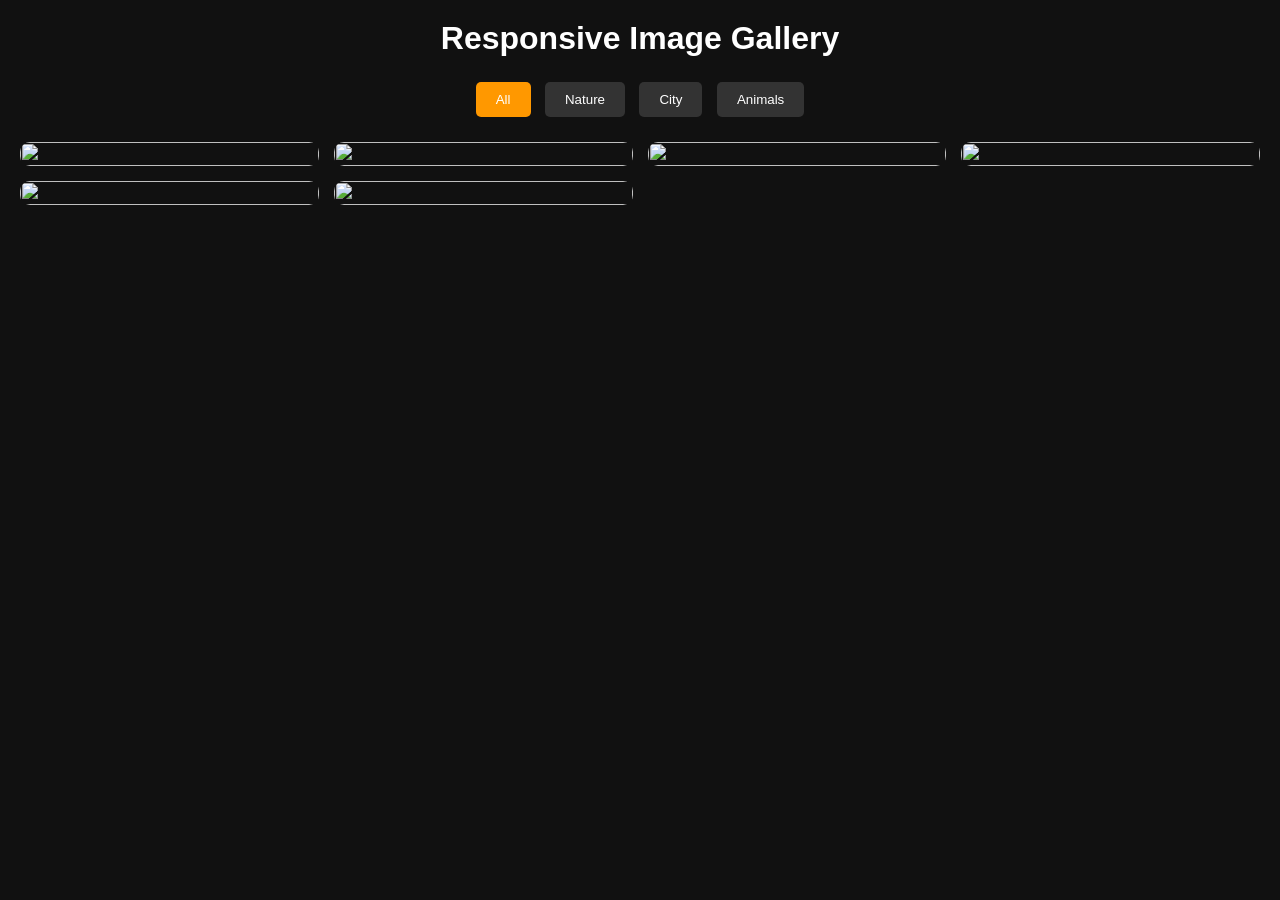
==== index.html @ 280d01ec "Add files via upload" ====
<!DOCTYPE html>
<html lang="en">
<head>
  <meta charset="UTF-8" />
  <meta name="viewport" content="width=device-width, initial-scale=1.0"/>
  <title>Responsive Image Gallery</title>
  <link rel="stylesheet" href="style.css" />
</head>
<body>

  <h1>Responsive Image Gallery</h1>

  <!-- Filter Buttons -->
  <div class="filters">
    <button class="active" data-filter="all">All</button>
    <button data-filter="nature">Nature</button>
    <button data-filter="city">City</button>
    <button data-filter="animals">Animals</button>
  </div>

  <!-- Gallery -->
  <div class="gallery">

    <div class="gallery-item nature">
      <img src="https://picsum.photos/id/1015/600/400" alt="">
    </div>

    <div class="gallery-item city">
      <img src="https://picsum.photos/id/1011/600/400" alt="">
    </div>

    <div class="gallery-item animals">
      <img src="https://picsum.photos/id/1025/600/400" alt="">
    </div>

    <div class="gallery-item nature">
      <img src="https://picsum.photos/id/1040/600/400" alt="">
    </div>

    <div class="gallery-item city">
      <img src="https://picsum.photos/id/1031/600/400" alt="">
    </div>

    <div class="gallery-item animals">
      <img src="https://picsum.photos/id/237/600/400" alt="">
    </div>

  </div>

  <!-- Lightbox -->
  <div class="lightbox">
    <span class="close">&times;</span>
    <img class="lightbox-img" src="" alt="">
    
    <button class="prev">&#10094;</button>
    <button class="next">&#10095;</button>
  </div>

  <script src="script.js"></script>
</body>
</html>
---- style.css ----
* {
  margin: 0;
  padding: 0;
  box-sizing: border-box;
  font-family: Arial, sans-serif;
}

body {
  background: #111;
  color: white;
  padding: 20px;
  text-align: center;
}

h1 {
  margin-bottom: 20px;
}

/* Filter Buttons */

.filters {
  margin-bottom: 20px;
}

.filters button {
  padding: 10px 20px;
  margin: 5px;
  border: none;
  cursor: pointer;
  background: #333;
  color: white;
  border-radius: 5px;
  transition: 0.3s;
}

.filters button:hover,
.filters button.active {
  background: #ff9800;
}

/* Gallery Layout */

.gallery {
  display: grid;
  grid-template-columns: repeat(auto-fit, minmax(250px, 1fr));
  gap: 15px;
}

.gallery-item {
  overflow: hidden;
  border-radius: 10px;
  position: relative;
}

.gallery-item img {
  width: 100%;
  height: 100%;
  display: block;
  transition: transform 0.5s ease, filter 0.5s ease;
  cursor: pointer;
}

/* Hover Effects */

.gallery-item:hover img {
  transform: scale(1.1);
  filter: brightness(80%);
}

/* Lightbox */

.lightbox {
  position: fixed;
  top: 0;
  left: 0;
  width: 100%;
  height: 100%;
  background: rgba(0,0,0,0.9);
  display: none;
  justify-content: center;
  align-items: center;
  z-index: 999;
}

.lightbox img {
  width: 80%;
  max-width: 800px;
  border-radius: 10px;
}

.close {
  position: absolute;
  top: 20px;
  right: 40px;
  font-size: 40px;
  cursor: pointer;
  color: white;
}

/* Navigation Buttons */

.prev,
.next {
  position: absolute;
  top: 50%;
  transform: translateY(-50%);
  background: rgba(255,255,255,0.2);
  border: none;
  color: white;
  font-size: 30px;
  padding: 10px 20px;
  cursor: pointer;
  transition: 0.3s;
}

.prev:hover,
.next:hover {
  background: rgba(255,255,255,0.5);
}

.prev {
  left: 30px;
}

.next {
  right: 30px;
}

/* Responsive */

@media (max-width: 768px) {
  .lightbox img {
    width: 95%;
  }

  .prev,
  .next {
    font-size: 24px;
    padding: 8px 15px;
  }
}
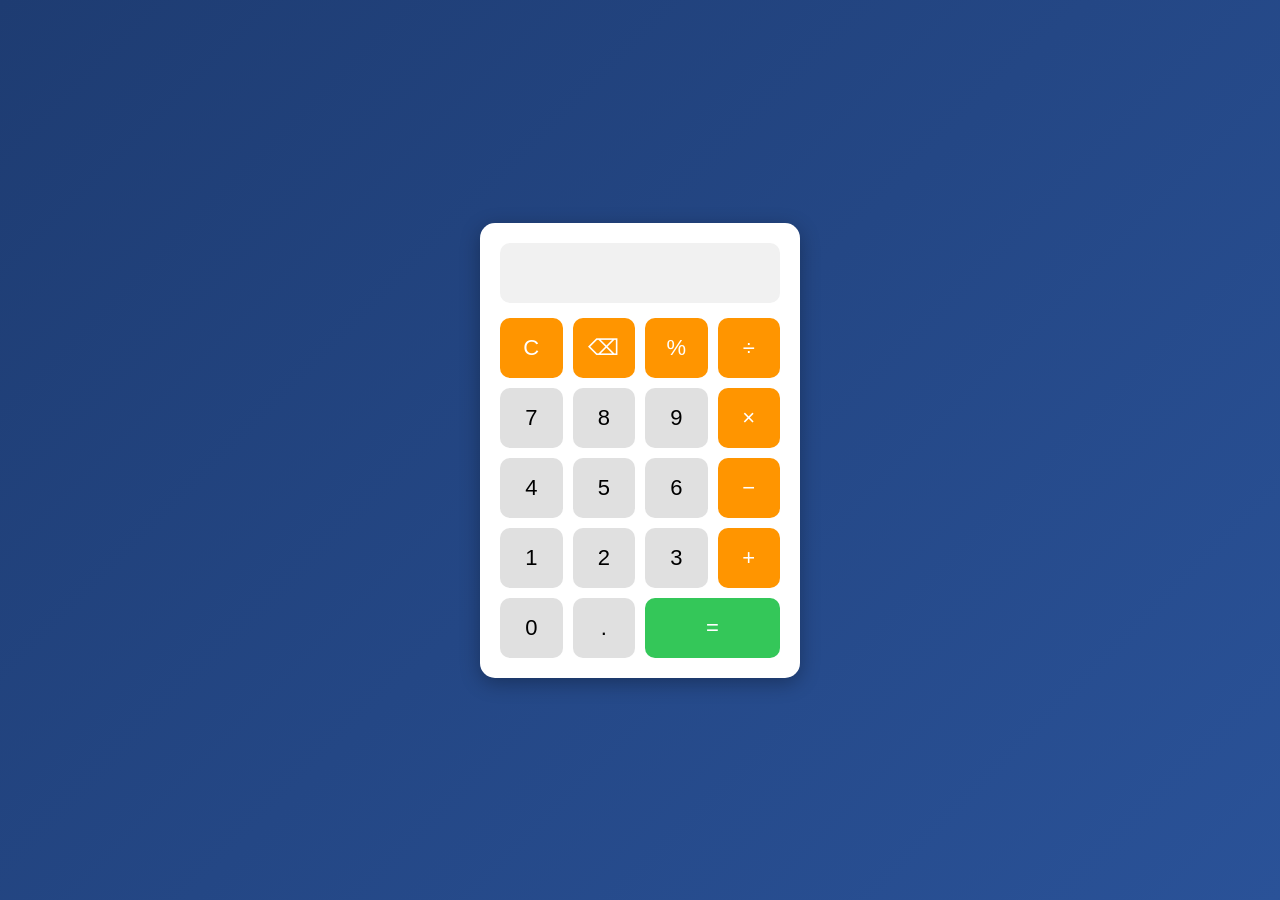
==== commit be61ed67: "Add files via upload" ====
--- a/index.html
+++ b/index.html
@@ -1,61 +1,43 @@
 <!DOCTYPE html>
 <html lang="en">
 <head>
-  <meta charset="UTF-8" />
-  <meta name="viewport" content="width=device-width, initial-scale=1.0"/>
-  <title>Responsive Image Gallery</title>
-  <link rel="stylesheet" href="style.css" />
+    <meta charset="UTF-8" />
+    <meta name="viewport" content="width=device-width, initial-scale=1.0" />
+    <title>Calculator</title>
+    <link rel="stylesheet" href="style.css" />
 </head>
 <body>
 
-  <h1>Responsive Image Gallery</h1>
+    <div class="calculator">
+        <input type="text" id="display" disabled />
 
-  <!-- Filter Buttons -->
-  <div class="filters">
-    <button class="active" data-filter="all">All</button>
-    <button data-filter="nature">Nature</button>
-    <button data-filter="city">City</button>
-    <button data-filter="animals">Animals</button>
-  </div>
+        <div class="buttons">
+            <button class="operator" onclick="clearDisplay()">C</button>
+            <button class="operator" onclick="deleteLast()">⌫</button>
+            <button class="operator" onclick="appendValue('%')">%</button>
+            <button class="operator" onclick="appendValue('/')">÷</button>
 
-  <!-- Gallery -->
-  <div class="gallery">
+            <button onclick="appendValue('7')">7</button>
+            <button onclick="appendValue('8')">8</button>
+            <button onclick="appendValue('9')">9</button>
+            <button class="operator" onclick="appendValue('*')">×</button>
 
-    <div class="gallery-item nature">
-      <img src="https://picsum.photos/id/1015/600/400" alt="">
+            <button onclick="appendValue('4')">4</button>
+            <button onclick="appendValue('5')">5</button>
+            <button onclick="appendValue('6')">6</button>
+            <button class="operator" onclick="appendValue('-')">−</button>
+
+            <button onclick="appendValue('1')">1</button>
+            <button onclick="appendValue('2')">2</button>
+            <button onclick="appendValue('3')">3</button>
+            <button class="operator" onclick="appendValue('+')">+</button>
+
+            <button onclick="appendValue('0')">0</button>
+            <button onclick="appendValue('.')">.</button>
+            <button class="equal" onclick="calculate()">=</button>
+        </div>
     </div>
 
-    <div class="gallery-item city">
-      <img src="https://picsum.photos/id/1011/600/400" alt="">
-    </div>
-
-    <div class="gallery-item animals">
-      <img src="https://picsum.photos/id/1025/600/400" alt="">
-    </div>
-
-    <div class="gallery-item nature">
-      <img src="https://picsum.photos/id/1040/600/400" alt="">
-    </div>
-
-    <div class="gallery-item city">
-      <img src="https://picsum.photos/id/1031/600/400" alt="">
-    </div>
-
-    <div class="gallery-item animals">
-      <img src="https://picsum.photos/id/237/600/400" alt="">
-    </div>
-
-  </div>
-
-  <!-- Lightbox -->
-  <div class="lightbox">
-    <span class="close">&times;</span>
-    <img class="lightbox-img" src="" alt="">
-    
-    <button class="prev">&#10094;</button>
-    <button class="next">&#10095;</button>
-  </div>
-
-  <script src="script.js"></script>
+    <script src="script.js"></script>
 </body>
 </html>
--- a/style.css
+++ b/style.css
@@ -1,141 +1,74 @@
 * {
-  margin: 0;
-  padding: 0;
-  box-sizing: border-box;
-  font-family: Arial, sans-serif;
+    margin: 0;
+    padding: 0;
+    box-sizing: border-box;
+    font-family: Arial, sans-serif;
 }
 
 body {
-  background: #111;
-  color: white;
-  padding: 20px;
-  text-align: center;
+    height: 100vh;
+    display: flex;
+    justify-content: center;
+    align-items: center;
+    background: linear-gradient(135deg, #1e3c72, #2a5298);
 }
 
-h1 {
-  margin-bottom: 20px;
+.calculator {
+    background: #ffffff;
+    padding: 20px;
+    border-radius: 15px;
+    box-shadow: 0 5px 20px rgba(0, 0, 0, 0.3);
+    width: 320px;
 }
 
-/* Filter Buttons */
-
-.filters {
-  margin-bottom: 20px;
+#display {
+    width: 100%;
+    height: 60px;
+    margin-bottom: 15px;
+    text-align: right;
+    padding: 10px;
+    font-size: 28px;
+    border: none;
+    border-radius: 10px;
+    background: #f1f1f1;
 }
 
-.filters button {
-  padding: 10px 20px;
-  margin: 5px;
-  border: none;
-  cursor: pointer;
-  background: #333;
-  color: white;
-  border-radius: 5px;
-  transition: 0.3s;
+.buttons {
+    display: grid;
+    grid-template-columns: repeat(4, 1fr);
+    gap: 10px;
 }
 
-.filters button:hover,
-.filters button.active {
-  background: #ff9800;
+button {
+    height: 60px;
+    border: none;
+    border-radius: 10px;
+    font-size: 22px;
+    cursor: pointer;
+    transition: 0.2s;
 }
 
-/* Gallery Layout */
-
-.gallery {
-  display: grid;
-  grid-template-columns: repeat(auto-fit, minmax(250px, 1fr));
-  gap: 15px;
+button:hover {
+    transform: scale(1.05);
 }
 
-.gallery-item {
-  overflow: hidden;
-  border-radius: 10px;
-  position: relative;
+.operator {
+    background: #ff9500;
+    color: white;
 }
 
-.gallery-item img {
-  width: 100%;
-  height: 100%;
-  display: block;
-  transition: transform 0.5s ease, filter 0.5s ease;
-  cursor: pointer;
+.equal {
+    background: #34c759;
+    color: white;
+    grid-column: span 2;
 }
 
-/* Hover Effects */
-
-.gallery-item:hover img {
-  transform: scale(1.1);
-  filter: brightness(80%);
+button:not(.operator):not(.equal) {
+    background: #e0e0e0;
 }
 
-/* Lightbox */
-
-.lightbox {
-  position: fixed;
-  top: 0;
-  left: 0;
-  width: 100%;
-  height: 100%;
-  background: rgba(0,0,0,0.9);
-  display: none;
-  justify-content: center;
-  align-items: center;
-  z-index: 999;
-}
-
-.lightbox img {
-  width: 80%;
-  max-width: 800px;
-  border-radius: 10px;
-}
-
-.close {
-  position: absolute;
-  top: 20px;
-  right: 40px;
-  font-size: 40px;
-  cursor: pointer;
-  color: white;
-}
-
-/* Navigation Buttons */
-
-.prev,
-.next {
-  position: absolute;
-  top: 50%;
-  transform: translateY(-50%);
-  background: rgba(255,255,255,0.2);
-  border: none;
-  color: white;
-  font-size: 30px;
-  padding: 10px 20px;
-  cursor: pointer;
-  transition: 0.3s;
-}
-
-.prev:hover,
-.next:hover {
-  background: rgba(255,255,255,0.5);
-}
-
-.prev {
-  left: 30px;
-}
-
-.next {
-  right: 30px;
-}
-
-/* Responsive */
-
-@media (max-width: 768px) {
-  .lightbox img {
-    width: 95%;
-  }
-
-  .prev,
-  .next {
-    font-size: 24px;
-    padding: 8px 15px;
-  }
+@media (max-width: 400px) {
+    .calculator {
+        width: 95%;
+    }
 }
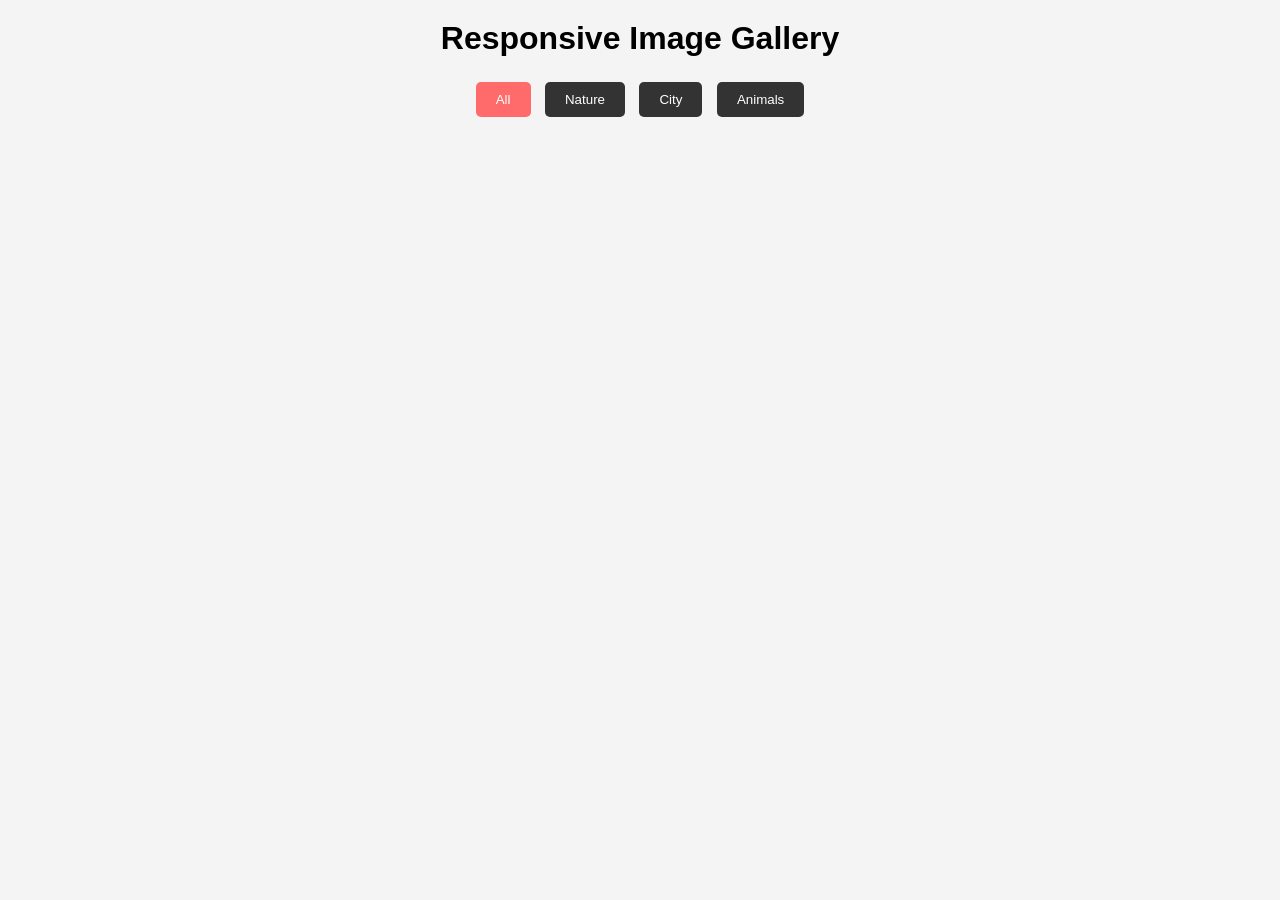
==== commit 77a60e2c: "Add files via upload" ====
--- a/index.html
+++ b/index.html
@@ -1,43 +1,64 @@
 <!DOCTYPE html>
 <html lang="en">
 <head>
-    <meta charset="UTF-8" />
-    <meta name="viewport" content="width=device-width, initial-scale=1.0" />
-    <title>Calculator</title>
-    <link rel="stylesheet" href="style.css" />
+    <meta charset="UTF-8">
+    <meta name="viewport" content="width=device-width, initial-scale=1.0">
+    <title>Image Gallery</title>
+    <link rel="stylesheet" href="style.css">
 </head>
 <body>
 
-    <div class="calculator">
-        <input type="text" id="display" disabled />
+    <h1>Responsive Image Gallery</h1>
 
-        <div class="buttons">
-            <button class="operator" onclick="clearDisplay()">C</button>
-            <button class="operator" onclick="deleteLast()">⌫</button>
-            <button class="operator" onclick="appendValue('%')">%</button>
-            <button class="operator" onclick="appendValue('/')">÷</button>
+    <!-- Filter Buttons -->
+    <div class="filters">
+        <button class="active" onclick="filterImages('all')">All</button>
+        <button onclick="filterImages('nature')">Nature</button>
+        <button onclick="filterImages('city')">City</button>
+        <button onclick="filterImages('animals')">Animals</button>
+    </div>
 
-            <button onclick="appendValue('7')">7</button>
-            <button onclick="appendValue('8')">8</button>
-            <button onclick="appendValue('9')">9</button>
-            <button class="operator" onclick="appendValue('*')">×</button>
+    <!-- Gallery -->
+    <div class="gallery">
 
-            <button onclick="appendValue('4')">4</button>
-            <button onclick="appendValue('5')">5</button>
-            <button onclick="appendValue('6')">6</button>
-            <button class="operator" onclick="appendValue('-')">−</button>
+        <div class="image nature">
+            <img src="https://picsum.photos/id/1015/600/400" alt="">
+        </div>
 
-            <button onclick="appendValue('1')">1</button>
-            <button onclick="appendValue('2')">2</button>
-            <button onclick="appendValue('3')">3</button>
-            <button class="operator" onclick="appendValue('+')">+</button>
+        <div class="image city">
+            <img src="https://picsum.photos/id/1011/600/400" alt="">
+        </div>
 
-            <button onclick="appendValue('0')">0</button>
-            <button onclick="appendValue('.')">.</button>
-            <button class="equal" onclick="calculate()">=</button>
+        <div class="image animals">
+            <img src="https://picsum.photos/id/1025/600/400" alt="">
         </div>
+
+        <div class="image nature">
+            <img src="https://picsum.photos/id/1039/600/400" alt="">
+        </div>
+
+        <div class="image city">
+            <img src="https://picsum.photos/id/1043/600/400" alt="">
+        </div>
+
+        <div class="image animals">
+            <img src="https://picsum.photos/id/1062/600/400" alt="">
+        </div>
+
+    </div>
+
+    <!-- Lightbox -->
+    <div class="lightbox">
+        <span class="close">&times;</span>
+
+        <button class="prev">&#10094;</button>
+
+        <img class="lightbox-img" src="" alt="">
+
+        <button class="next">&#10095;</button>
     </div>
 
     <script src="script.js"></script>
+
 </body>
 </html>
--- a/style.css
+++ b/style.css
@@ -1,74 +1,138 @@
-* {
-    margin: 0;
-    padding: 0;
-    box-sizing: border-box;
-    font-family: Arial, sans-serif;
+*{
+    margin:0;
+    padding:0;
+    box-sizing:border-box;
+    font-family:Arial, sans-serif;
 }
 
-body {
-    height: 100vh;
-    display: flex;
-    justify-content: center;
-    align-items: center;
-    background: linear-gradient(135deg, #1e3c72, #2a5298);
+body{
+    background:#f4f4f4;
+    padding:20px;
 }
 
-.calculator {
-    background: #ffffff;
-    padding: 20px;
-    border-radius: 15px;
-    box-shadow: 0 5px 20px rgba(0, 0, 0, 0.3);
-    width: 320px;
+h1{
+    text-align:center;
+    margin-bottom:20px;
 }
 
-#display {
-    width: 100%;
-    height: 60px;
-    margin-bottom: 15px;
-    text-align: right;
-    padding: 10px;
-    font-size: 28px;
-    border: none;
-    border-radius: 10px;
-    background: #f1f1f1;
+/* Filters */
+
+.filters{
+    text-align:center;
+    margin-bottom:25px;
 }
 
-.buttons {
-    display: grid;
-    grid-template-columns: repeat(4, 1fr);
-    gap: 10px;
+.filters button{
+    padding:10px 20px;
+    margin:5px;
+    border:none;
+    background:#333;
+    color:#fff;
+    cursor:pointer;
+    border-radius:5px;
+    transition:0.3s;
 }
 
-button {
-    height: 60px;
-    border: none;
-    border-radius: 10px;
-    font-size: 22px;
-    cursor: pointer;
-    transition: 0.2s;
+.filters button:hover,
+.filters .active{
+    background:#ff6b6b;
 }
 
-button:hover {
-    transform: scale(1.05);
+/* Gallery */
+
+.gallery{
+    display:grid;
+    grid-template-columns:repeat(auto-fit,minmax(250px,1fr));
+    gap:15px;
 }
 
-.operator {
-    background: #ff9500;
-    color: white;
+.image{
+    overflow:hidden;
+    border-radius:10px;
 }
 
-.equal {
-    background: #34c759;
-    color: white;
-    grid-column: span 2;
+.image img{
+    width:100%;
+    display:block;
+    cursor:pointer;
+    transition:transform 0.4s ease,
+               filter 0.4s ease;
 }
 
-button:not(.operator):not(.equal) {
-    background: #e0e0e0;
+/* Hover Effect */
+
+.image:hover img{
+    transform:scale(1.1);
+    filter:brightness(80%);
 }
 
-@media (max-width: 400px) {
-    .calculator {
-        width: 95%;
+/* Lightbox */
+
+.lightbox{
+    position:fixed;
+    top:0;
+    left:0;
+    width:100%;
+    height:100%;
+    background:rgba(0,0,0,0.9);
+    display:none;
+    justify-content:center;
+    align-items:center;
+    z-index:1000;
+}
+
+.lightbox-img{
+    max-width:80%;
+    max-height:80%;
+    border-radius:10px;
+}
+
+.close{
+    position:absolute;
+    top:20px;
+    right:30px;
+    color:white;
+    font-size:40px;
+    cursor:pointer;
+}
+
+.prev,
+.next{
+    position:absolute;
+    top:50%;
+    transform:translateY(-50%);
+    background:rgba(255,255,255,0.2);
+    color:white;
+    border:none;
+    padding:15px;
+    font-size:25px;
+    cursor:pointer;
+}
+
+.prev{
+    left:30px;
+}
+
+.next{
+    right:30px;
+}
+
+.prev:hover,
+.next:hover{
+    background:rgba(255,255,255,0.5);
+}
+
+/* Responsive */
+
+@media(max-width:768px){
+
+    .lightbox-img{
+        max-width:95%;
+    }
+
+    .prev,
+    .next{
+        padding:10px;
+        font-size:20px;
     }
 }
